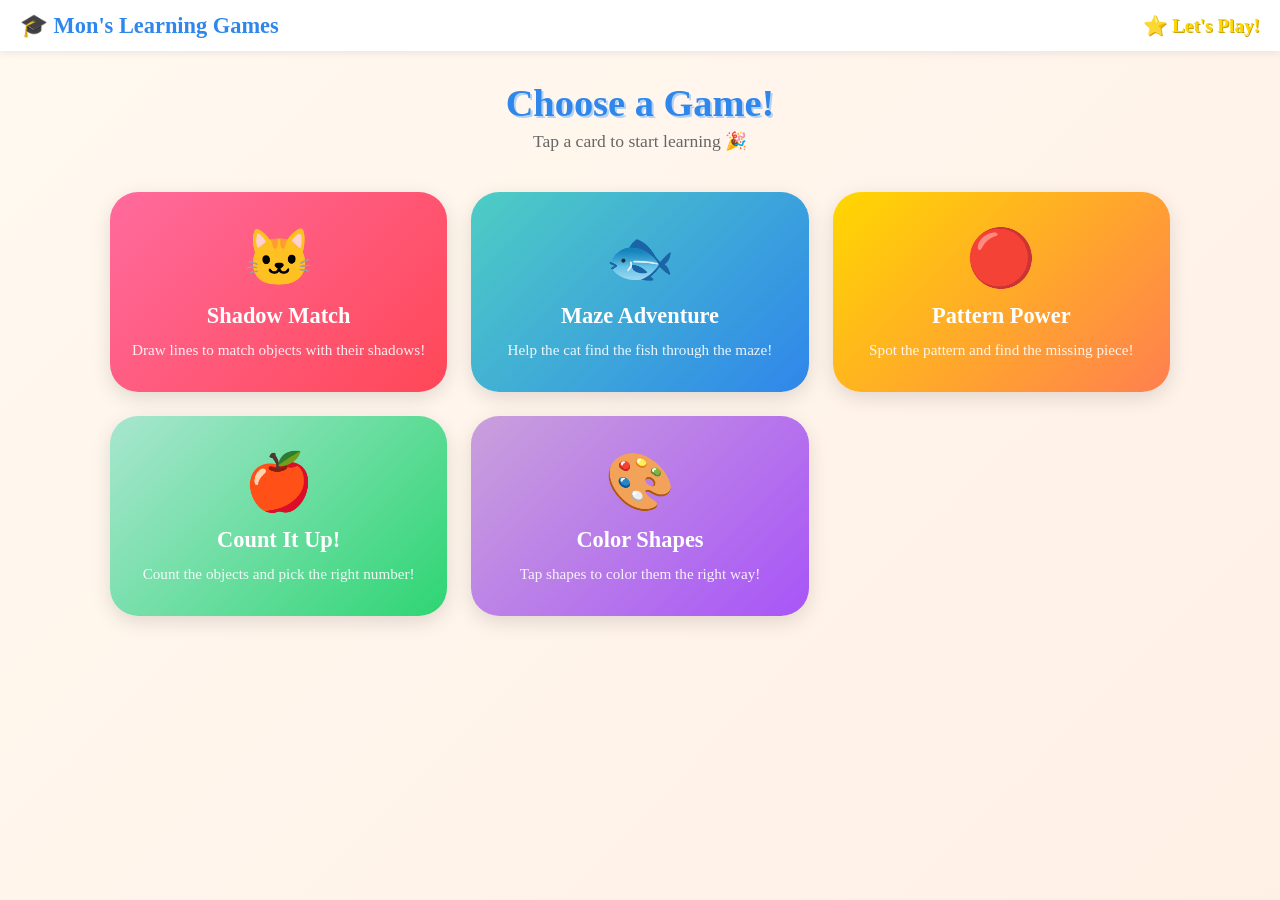
==== index.html @ c5f5f65d "Add Kids Math & Logic Web App for Mon 5 interactive lessons: shadow matching, maze drawing, pattern " ====
<!DOCTYPE html>
<html lang="en">
<head>
  <meta charset="UTF-8">
  <meta name="viewport" content="width=device-width, initial-scale=1.0, maximum-scale=1.0">
  <title>Mon's Learning Games 🌟</title>
  <link rel="stylesheet" href="style.css">
  <style>
    body { background: linear-gradient(135deg, #FFF9F0 0%, #FFF0E6 100%); }
    .hero {
      text-align: center;
      padding: 30px 20px 10px;
    }
    .hero h1 {
      font-size: 2.4rem;
      color: var(--color-blue);
      text-shadow: 2px 2px 0 #b3d0f5;
    }
    .hero p {
      font-size: 1.1rem;
      color: #666;
      margin-top: 6px;
    }
    .card-1 { background: linear-gradient(135deg, #FF6B9D, #FF4757); }
    .card-2 { background: linear-gradient(135deg, #4ECDC4, #2F86EB); }
    .card-3 { background: linear-gradient(135deg, #FFD700, #FF7F50); }
    .card-4 { background: linear-gradient(135deg, #A8E6CF, #2ED573); }
    .card-5 { background: linear-gradient(135deg, #C9A0DC, #A855F7); }
  </style>
</head>
<body>
  <div class="top-bar">
    <h1>🎓 Mon's Learning Games</h1>
    <div class="star-bar">⭐ Let's Play!</div>
  </div>

  <div class="hero">
    <h1>Choose a Game!</h1>
    <p>Tap a card to start learning 🎉</p>
  </div>

  <div class="home-grid">
    <a class="lesson-card card-1" href="lesson1-shadow.html">
      <span class="emoji">🐱</span>
      <h2>Shadow Match</h2>
      <p>Draw lines to match objects with their shadows!</p>
    </a>
    <a class="lesson-card card-2" href="lesson2-maze.html">
      <span class="emoji">🐟</span>
      <h2>Maze Adventure</h2>
      <p>Help the cat find the fish through the maze!</p>
    </a>
    <a class="lesson-card card-3" href="lesson3-patterns.html">
      <span class="emoji">🔴</span>
      <h2>Pattern Power</h2>
      <p>Spot the pattern and find the missing piece!</p>
    </a>
    <a class="lesson-card card-4" href="lesson4-counting.html">
      <span class="emoji">🍎</span>
      <h2>Count It Up!</h2>
      <p>Count the objects and pick the right number!</p>
    </a>
    <a class="lesson-card card-5" href="lesson5-coloring.html">
      <span class="emoji">🎨</span>
      <h2>Color Shapes</h2>
      <p>Tap shapes to color them the right way!</p>
    </a>
  </div>
</body>
</html>
---- style.css ----
/* ============================================
   Kids Math & Logic App — Shared Styles
   ============================================ */

:root {
  --color-red:    #FF4757;
  --color-blue:   #2F86EB;
  --color-green:  #2ED573;
  --color-yellow: #FFD700;
  --color-purple: #A855F7;
  --color-orange: #FF7F50;
  --color-pink:   #FF69B4;
  --color-bg:     #FFF9F0;
  --color-card1:  #FF6B9D;
  --color-card2:  #4ECDC4;
  --color-card3:  #FFE66D;
  --color-card4:  #A8E6CF;
  --color-card5:  #C9A0DC;
  --radius:       20px;
  --shadow:       0 6px 20px rgba(0,0,0,0.12);
  --font-main:    'Comic Sans MS', 'Chalkboard SE', 'Arial Rounded MT Bold', cursive;
}

* {
  box-sizing: border-box;
  margin: 0;
  padding: 0;
  -webkit-tap-highlight-color: transparent;
}

html, body {
  height: 100%;
  font-family: var(--font-main);
  background: var(--color-bg);
  color: #333;
  user-select: none;
  -webkit-user-select: none;
}

/* ---- Shared Header ---- */
.top-bar {
  display: flex;
  align-items: center;
  justify-content: space-between;
  padding: 12px 20px;
  background: #fff;
  box-shadow: 0 2px 8px rgba(0,0,0,0.08);
  position: sticky;
  top: 0;
  z-index: 100;
}

.top-bar h1 {
  font-size: 1.4rem;
  color: var(--color-blue);
}

.btn-home {
  background: var(--color-blue);
  color: #fff;
  border: none;
  border-radius: 50px;
  padding: 10px 20px;
  font-family: var(--font-main);
  font-size: 1rem;
  cursor: pointer;
  touch-action: manipulation;
  transition: transform 0.1s, opacity 0.1s;
}
.btn-home:active { transform: scale(0.95); opacity: 0.85; }

/* ---- Star Counter ---- */
.star-bar {
  display: flex;
  align-items: center;
  gap: 8px;
  font-size: 1.2rem;
  font-weight: bold;
  color: var(--color-yellow);
  text-shadow: 1px 1px 0 #cca000;
}

/* ---- Feedback Banner ---- */
.feedback {
  text-align: center;
  font-size: 1.4rem;
  font-weight: bold;
  padding: 10px 20px;
  border-radius: 12px;
  margin: 10px auto;
  max-width: 400px;
  opacity: 0;
  transition: opacity 0.3s;
  pointer-events: none;
}
.feedback.show { opacity: 1; }
.feedback.correct { background: #d4ffd4; color: #1a7a1a; }
.feedback.wrong   { background: #ffe0e0; color: #a00000; }

/* ---- Generic Button ---- */
.btn {
  display: inline-flex;
  align-items: center;
  justify-content: center;
  min-width: 70px;
  min-height: 60px;
  padding: 12px 24px;
  border: none;
  border-radius: var(--radius);
  font-family: var(--font-main);
  font-size: 1.3rem;
  font-weight: bold;
  cursor: pointer;
  touch-action: manipulation;
  transition: transform 0.12s, box-shadow 0.12s;
  box-shadow: 0 4px 0 rgba(0,0,0,0.2);
}
.btn:active {
  transform: translateY(3px);
  box-shadow: 0 1px 0 rgba(0,0,0,0.2);
}
.btn-green  { background: var(--color-green);  color: #fff; }
.btn-red    { background: var(--color-red);    color: #fff; }
.btn-blue   { background: var(--color-blue);   color: #fff; }
.btn-yellow { background: var(--color-yellow); color: #555; }
.btn-orange { background: var(--color-orange); color: #fff; }
.btn-purple { background: var(--color-purple); color: #fff; }

/* ---- Animations ---- */
@keyframes bounce-in {
  0%   { transform: scale(0.3); opacity: 0; }
  60%  { transform: scale(1.15); }
  80%  { transform: scale(0.95); }
  100% { transform: scale(1); opacity: 1; }
}
@keyframes shake {
  0%,100% { transform: translateX(0); }
  20%      { transform: translateX(-10px); }
  40%      { transform: translateX(10px); }
  60%      { transform: translateX(-8px); }
  80%      { transform: translateX(8px); }
}
@keyframes flash-green {
  0%,100% { background: inherit; }
  50%     { background: #afffaf; }
}
@keyframes star-pop {
  0%   { transform: scale(0) rotate(-30deg); opacity: 0; }
  70%  { transform: scale(1.4) rotate(10deg); opacity: 1; }
  100% { transform: scale(1) rotate(0deg); opacity: 1; }
}
@keyframes firework {
  0%   { transform: scale(0); opacity: 1; }
  80%  { transform: scale(1.5); opacity: 0.6; }
  100% { transform: scale(2); opacity: 0; }
}

.bounce-in { animation: bounce-in 0.5s ease forwards; }
.shake      { animation: shake 0.5s ease; }
.flash-green{ animation: flash-green 0.6s ease; }

/* ---- Home Screen Cards ---- */
.home-grid {
  display: grid;
  grid-template-columns: repeat(auto-fill, minmax(280px, 1fr));
  gap: 24px;
  padding: 30px 20px;
  max-width: 1100px;
  margin: 0 auto;
}

.lesson-card {
  display: flex;
  flex-direction: column;
  align-items: center;
  justify-content: center;
  gap: 12px;
  padding: 32px 20px;
  border-radius: 28px;
  box-shadow: var(--shadow);
  cursor: pointer;
  touch-action: manipulation;
  text-decoration: none;
  color: #fff;
  transition: transform 0.15s, box-shadow 0.15s;
  min-height: 200px;
}
.lesson-card:active, .lesson-card:hover {
  transform: translateY(-4px) scale(1.02);
  box-shadow: 0 12px 30px rgba(0,0,0,0.18);
}
.lesson-card .emoji { font-size: 3.5rem; }
.lesson-card h2    { font-size: 1.4rem; text-align: center; }
.lesson-card p     { font-size: 0.95rem; text-align: center; opacity: 0.9; }

/* ---- Fireworks overlay ---- */
#fireworks-overlay {
  display: none;
  position: fixed;
  inset: 0;
  background: rgba(0,0,0,0.35);
  z-index: 9999;
  justify-content: center;
  align-items: center;
  flex-direction: column;
  gap: 20px;
}
#fireworks-overlay.show { display: flex; }
#fireworks-overlay .fw-msg {
  font-size: 2.5rem;
  color: #fff;
  text-shadow: 2px 2px 8px rgba(0,0,0,0.6);
  animation: bounce-in 0.6s ease;
}
.firework-circle {
  position: absolute;
  border-radius: 50%;
  animation: firework 1s ease forwards;
}

/* ---- Responsive ---- */
@media (max-width: 600px) {
  .top-bar h1 { font-size: 1.1rem; }
  .home-grid   { grid-template-columns: 1fr 1fr; gap: 14px; padding: 16px; }
  .lesson-card { padding: 22px 12px; min-height: 160px; }
  .lesson-card .emoji { font-size: 2.6rem; }
  .lesson-card h2     { font-size: 1.1rem; }
  .lesson-card p      { display: none; }
}
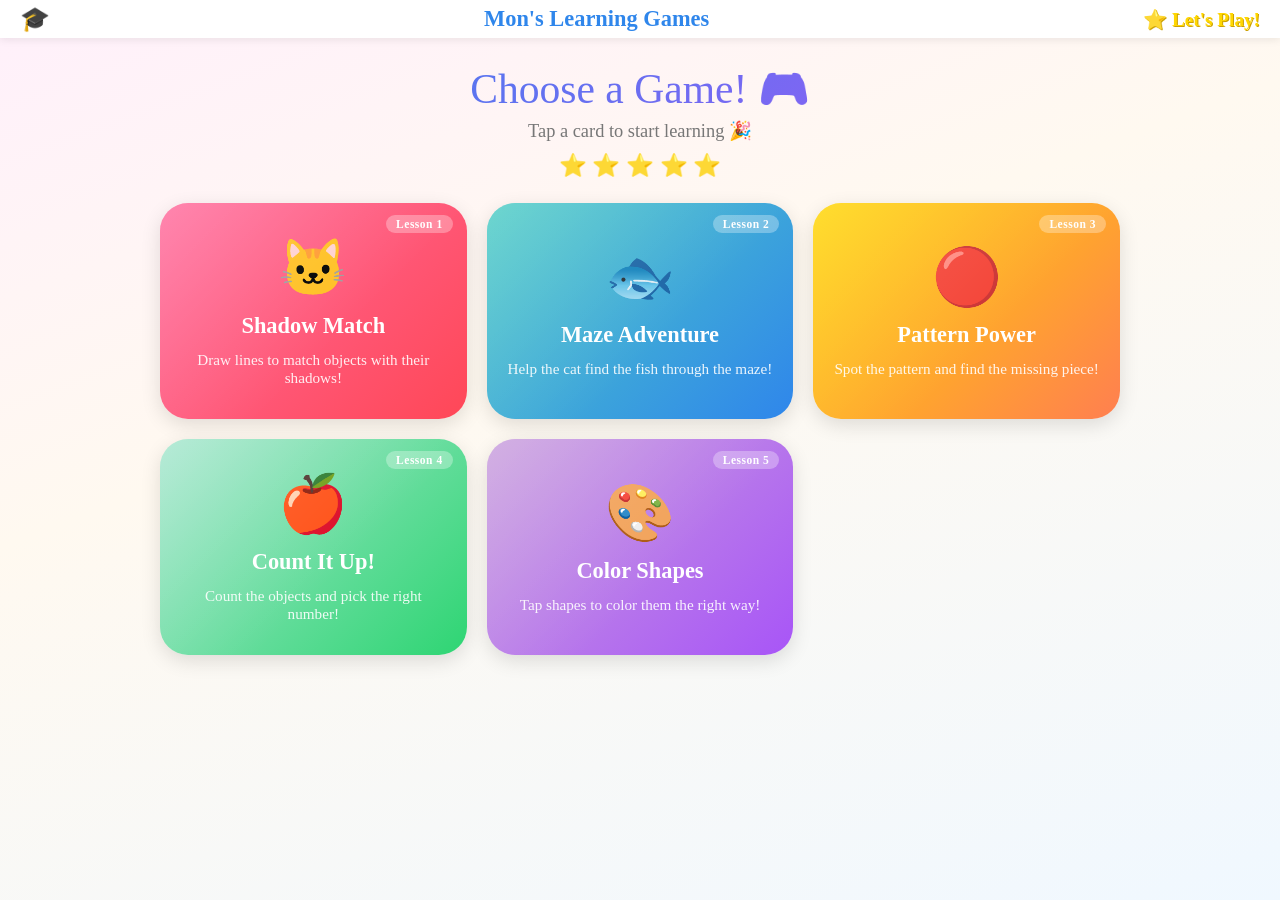
==== commit 513c5010: "master: Add image-based lessons, redesign sidebar and UI, reorganise assets Co-Authored-By: Claude S" ====
--- a/index.html
+++ b/index.html
@@ -6,65 +6,153 @@
   <title>Mon's Learning Games 🌟</title>
   <link rel="stylesheet" href="style.css">
   <style>
-    body { background: linear-gradient(135deg, #FFF9F0 0%, #FFF0E6 100%); }
+    body {
+      background: linear-gradient(160deg, #FFF0FB 0%, #FFF9F0 40%, #F0F8FF 100%);
+      min-height: 100vh;
+    }
+
+    /* Hero */
     .hero {
       text-align: center;
-      padding: 30px 20px 10px;
+      padding: 28px 20px 4px;
     }
-    .hero h1 {
-      font-size: 2.4rem;
-      color: var(--color-blue);
-      text-shadow: 2px 2px 0 #b3d0f5;
+    .hero-title {
+      font-size: 2.6rem;
+      background: linear-gradient(135deg, var(--color-blue), var(--color-purple));
+      -webkit-background-clip: text;
+      -webkit-text-fill-color: transparent;
+      background-clip: text;
+      line-height: 1.15;
     }
-    .hero p {
-      font-size: 1.1rem;
-      color: #666;
+    .hero-sub {
+      font-size: 1.15rem;
+      color: #777;
       margin-top: 6px;
     }
+    .hero-stars {
+      display: inline-flex;
+      align-items: center;
+      gap: 6px;
+      margin-top: 10px;
+      font-size: 1.4rem;
+      animation: bounce-in 0.6s ease both;
+    }
+
+    /* Cards */
+    .home-grid {
+      display: grid;
+      grid-template-columns: repeat(auto-fill, minmax(260px, 1fr));
+      gap: 20px;
+      padding: 20px 20px 80px;
+      max-width: 1000px;
+      margin: 0 auto;
+    }
+
+    .lesson-card {
+      position: relative;
+      overflow: hidden;
+      min-height: 190px;
+    }
+
+    /* Staggered card entrance */
+    .lesson-card:nth-child(1) { animation: card-enter 0.4s ease 0.05s both; }
+    .lesson-card:nth-child(2) { animation: card-enter 0.4s ease 0.12s both; }
+    .lesson-card:nth-child(3) { animation: card-enter 0.4s ease 0.19s both; }
+    .lesson-card:nth-child(4) { animation: card-enter 0.4s ease 0.26s both; }
+    .lesson-card:nth-child(5) { animation: card-enter 0.4s ease 0.33s both; }
+
+    @keyframes card-enter {
+      from { opacity: 0; transform: translateY(22px) scale(0.96); }
+      to   { opacity: 1; transform: translateY(0)   scale(1);    }
+    }
+
+    /* Sheen animation on cards */
+    .lesson-card::after {
+      content: '';
+      position: absolute;
+      inset: 0;
+      background: linear-gradient(135deg, rgba(255,255,255,0.18) 0%, transparent 60%);
+      pointer-events: none;
+      border-radius: inherit;
+    }
+
+    /* Card colours */
     .card-1 { background: linear-gradient(135deg, #FF6B9D, #FF4757); }
     .card-2 { background: linear-gradient(135deg, #4ECDC4, #2F86EB); }
     .card-3 { background: linear-gradient(135deg, #FFD700, #FF7F50); }
     .card-4 { background: linear-gradient(135deg, #A8E6CF, #2ED573); }
     .card-5 { background: linear-gradient(135deg, #C9A0DC, #A855F7); }
+
+    /* Badge on each card */
+    .card-badge {
+      position: absolute;
+      top: 12px;
+      right: 14px;
+      background: rgba(255,255,255,0.3);
+      border-radius: 50px;
+      padding: 3px 10px;
+      font-size: 0.72rem;
+      font-weight: bold;
+      color: #fff;
+      letter-spacing: 0.5px;
+    }
+
+    @media (max-width: 600px) {
+      .hero-title { font-size: 2rem; }
+      .home-grid  { grid-template-columns: 1fr 1fr; gap: 12px; padding: 12px 12px 80px; }
+      .lesson-card { min-height: 150px; padding: 18px 10px; }
+      .lesson-card .emoji { font-size: 2.6rem; }
+      .lesson-card h2 { font-size: 1.05rem; }
+      .lesson-card p  { display: none; }
+    }
   </style>
 </head>
 <body>
   <div class="top-bar">
-    <h1>🎓 Mon's Learning Games</h1>
+    <span style="font-size:1.5rem;">🎓</span>
+    <h1>Mon's Learning Games</h1>
     <div class="star-bar">⭐ Let's Play!</div>
   </div>
 
   <div class="hero">
-    <h1>Choose a Game!</h1>
-    <p>Tap a card to start learning 🎉</p>
+    <div class="hero-title">Choose a Game! 🎮</div>
+    <div class="hero-sub">Tap a card to start learning 🎉</div>
+    <div class="hero-stars">⭐ ⭐ ⭐ ⭐ ⭐</div>
   </div>
 
   <div class="home-grid">
     <a class="lesson-card card-1" href="lesson1-shadow.html">
+      <span class="card-badge">Lesson 1</span>
       <span class="emoji">🐱</span>
       <h2>Shadow Match</h2>
       <p>Draw lines to match objects with their shadows!</p>
     </a>
     <a class="lesson-card card-2" href="lesson2-maze.html">
+      <span class="card-badge">Lesson 2</span>
       <span class="emoji">🐟</span>
       <h2>Maze Adventure</h2>
       <p>Help the cat find the fish through the maze!</p>
     </a>
     <a class="lesson-card card-3" href="lesson3-patterns.html">
+      <span class="card-badge">Lesson 3</span>
       <span class="emoji">🔴</span>
       <h2>Pattern Power</h2>
       <p>Spot the pattern and find the missing piece!</p>
     </a>
     <a class="lesson-card card-4" href="lesson4-counting.html">
+      <span class="card-badge">Lesson 4</span>
       <span class="emoji">🍎</span>
       <h2>Count It Up!</h2>
       <p>Count the objects and pick the right number!</p>
     </a>
     <a class="lesson-card card-5" href="lesson5-coloring.html">
+      <span class="card-badge">Lesson 5</span>
       <span class="emoji">🎨</span>
       <h2>Color Shapes</h2>
       <p>Tap shapes to color them the right way!</p>
     </a>
   </div>
+
+  <script src="nav.js"></script>
 </body>
 </html>
--- a/style.css
+++ b/style.css
@@ -26,6 +26,7 @@
   margin: 0;
   padding: 0;
   -webkit-tap-highlight-color: transparent;
+  touch-action: manipulation;
 }
 
 html, body {
@@ -42,7 +43,7 @@
   display: flex;
   align-items: center;
   justify-content: space-between;
-  padding: 12px 20px;
+  padding: 5px 20px;
   background: #fff;
   box-shadow: 0 2px 8px rgba(0,0,0,0.08);
   position: sticky;
@@ -56,11 +57,9 @@
 }
 
 .btn-home {
-  background: var(--color-blue);
   color: #fff;
   border: none;
-  border-radius: 50px;
-  padding: 10px 20px;
+  padding: 5px 20px;
   font-family: var(--font-main);
   font-size: 1rem;
   cursor: pointer;
@@ -218,6 +217,167 @@
   animation: firework 1s ease forwards;
 }
 
+/* ============================================
+   Homework Sidebar Layout
+   ============================================ */
+
+/* Body becomes a flex column so sidebar fills remaining height */
+.lesson-body {
+  display: flex;
+  flex-direction: column;
+  height: 100vh;
+  overflow: hidden;
+}
+
+/* Row that holds sidebar + main content */
+.app-layout {
+  display: flex;
+  flex: 1;
+  min-height: 0;
+  overflow: hidden;
+}
+
+/* ---- Sidebar ---- */
+.sidebar {
+  width: 32px;
+  min-width: 32px;
+  background: linear-gradient(180deg, #1e3c72 0%, #2a5298 100%);
+  display: flex;
+  flex-direction: column;
+  flex-shrink: 0;
+  transition: width 0.28s cubic-bezier(0.4, 0, 0.2, 1);
+  overflow: hidden;
+  z-index: 50;
+  box-shadow: 3px 0 16px rgba(30,60,114,0.18);
+}
+.sidebar.open {
+  width: 180px;
+  min-width: 180px;
+}
+
+/* Toggle tab — sits flush on the right edge of the strip */
+.sidebar-toggle {
+  width: 32px;
+  min-width: 32px;
+  height: 52px;
+  border: none;
+  background: rgba(255,255,255,0.12);
+  color: #fff;
+  font-size: 1rem;
+  cursor: pointer;
+  display: flex;
+  align-items: center;
+  justify-content: center;
+  flex-shrink: 0;
+  touch-action: manipulation;
+  transition: background 0.15s;
+  align-self: flex-start;
+  border-bottom: 1px solid rgba(255,255,255,0.1);
+}
+.sidebar-toggle:active { background: rgba(255,255,255,0.22); }
+
+/* Inner content — slides + fades in when open */
+.sidebar-inner {
+  flex: 1;
+  overflow-y: auto;
+  overflow-x: hidden;
+  padding: 0 0 16px;
+  opacity: 0;
+  pointer-events: none;
+  transition: opacity 0.18s ease;
+  min-width: 180px;
+}
+.sidebar.open .sidebar-inner {
+  opacity: 1;
+  pointer-events: auto;
+}
+
+/* Coloured header band inside the panel */
+.sidebar-header {
+  display: flex;
+  align-items: center;
+  gap: 8px;
+  padding: 14px 14px 10px;
+  border-bottom: 1px solid rgba(255,255,255,0.12);
+  margin-bottom: 6px;
+}
+.sidebar-header-icon {
+  font-size: 1.2rem;
+  line-height: 1;
+}
+.sidebar-title {
+  font-size: 0.72rem;
+  font-weight: bold;
+  color: rgba(255,255,255,0.75);
+  text-transform: uppercase;
+  letter-spacing: 1.2px;
+  white-space: nowrap;
+}
+
+/* Each homework button */
+.hw-item {
+  display: flex;
+  align-items: center;
+  gap: 8px;
+  width: calc(100% - 16px);
+  margin: 3px 8px;
+  padding: 9px 12px;
+  border: none;
+  border-radius: 10px;
+  background: transparent;
+  font-family: var(--font-main);
+  font-size: 0.9rem;
+  color: rgba(255,255,255,0.7);
+  cursor: pointer;
+  text-align: left;
+  white-space: nowrap;
+  touch-action: manipulation;
+  transition: background 0.14s, color 0.14s, transform 0.1s;
+  min-height: 40px;
+}
+.hw-item:hover {
+  background: rgba(255,255,255,0.12);
+  color: #fff;
+}
+.hw-item.active {
+  background: #fff;
+  color: #1e3c72;
+  font-weight: bold;
+  box-shadow: 0 2px 8px rgba(0,0,0,0.18);
+}
+/* Number badge on each item */
+.hw-item .hw-num {
+  display: inline-flex;
+  align-items: center;
+  justify-content: center;
+  width: 20px;
+  height: 20px;
+  border-radius: 50%;
+  background: rgba(255,255,255,0.18);
+  font-size: 0.72rem;
+  font-weight: bold;
+  flex-shrink: 0;
+  color: #fff;
+}
+.hw-item.active .hw-num {
+  background: #2a5298;
+  color: #fff;
+}
+
+/* Scrollable lesson area next to sidebar */
+.lesson-scroll {
+  flex: 1;
+  min-width: 0;
+  overflow-y: auto;
+  overflow-x: hidden;
+}
+/* Maze needs no scroll — overridden inline */
+.lesson-scroll.no-scroll {
+  overflow: hidden;
+  display: flex;
+  flex-direction: column;
+}
+
 /* ---- Responsive ---- */
 @media (max-width: 600px) {
   .top-bar h1 { font-size: 1.1rem; }
@@ -227,3 +387,35 @@
   .lesson-card h2     { font-size: 1.1rem; }
   .lesson-card p      { display: none; }
 }
+
+/* ============================================
+   Page Transitions (Idea 5)
+   ============================================ */
+
+@keyframes page-enter {
+  from { opacity: 0; transform: translateY(12px); }
+  to   { opacity: 1; transform: translateY(0); }
+}
+
+body {
+  animation: page-enter 0.3s ease both;
+}
+
+body.page-exit {
+  opacity: 0;
+  transform: translateY(-8px);
+  transition: opacity 0.2s ease, transform 0.2s ease;
+  pointer-events: none;
+}
+
+
+/* ============================================
+   Sidebar Hint Pulse (Idea 6)
+   ============================================ */
+
+@keyframes hint-pulse {
+  0%,100% { box-shadow: 3px 0 16px rgba(30,60,114,0.18); }
+  50%      { box-shadow: 8px 0 24px rgba(42,82,152,0.55); }
+}
+
+.sidebar.hint { animation: hint-pulse 0.7s ease 3; }
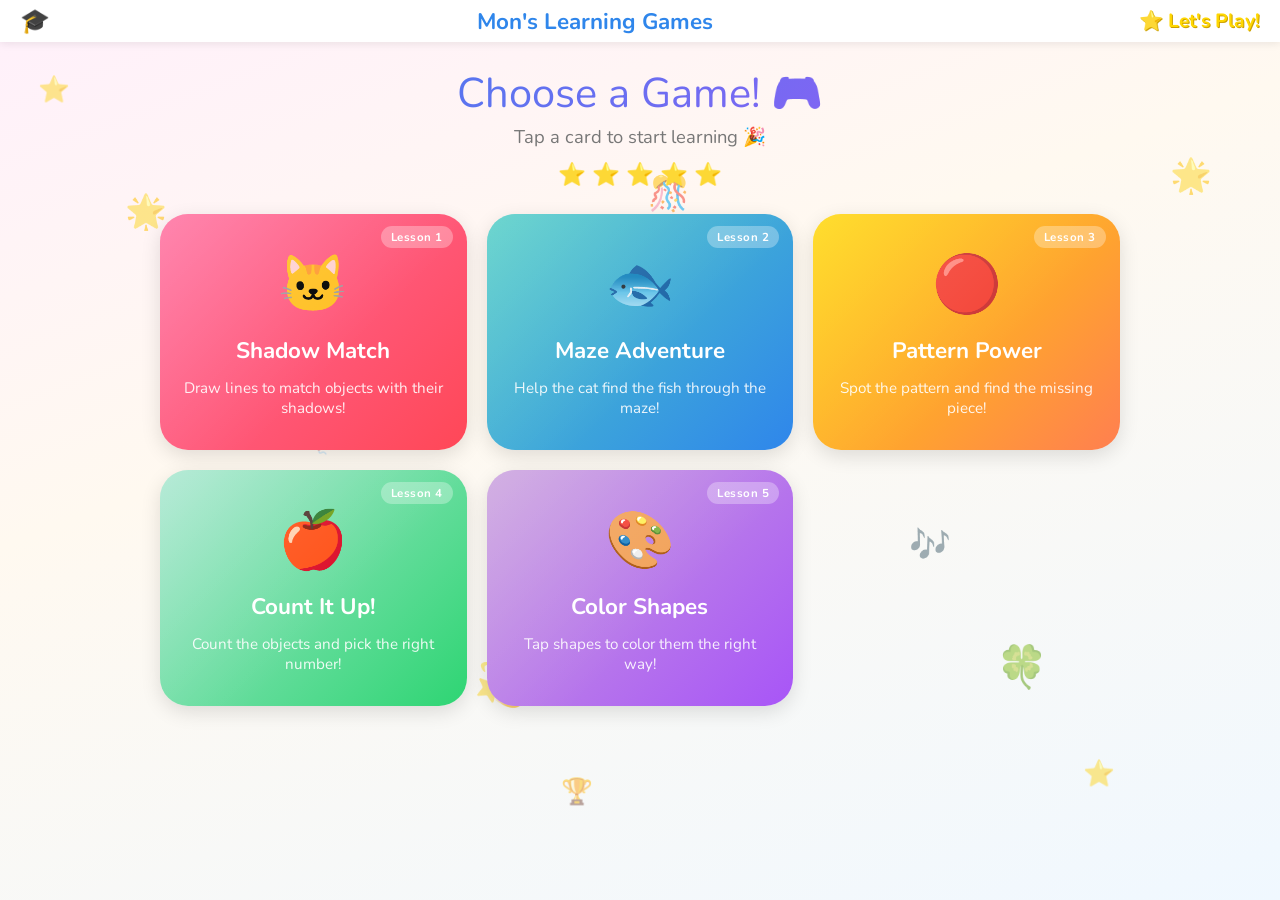
==== commit 8686dd7b: "master: Production-ready overhaul — bug fixes, PWA, polish, delight Bug fixes: - sounds.js: Fix Audi" ====
--- a/index.html
+++ b/index.html
@@ -4,12 +4,29 @@
   <meta charset="UTF-8">
   <meta name="viewport" content="width=device-width, initial-scale=1.0, maximum-scale=1.0">
   <title>Mon's Learning Games 🌟</title>
+  <meta name="description" content="Fun interactive learning games for kids — Shadow Matching, Mazes, Patterns, Counting and Shape Coloring!">
+  <meta name="theme-color" content="#2F86EB">
+  <meta name="apple-mobile-web-app-capable" content="yes">
+  <meta name="apple-mobile-web-app-status-bar-style" content="default">
+  <meta name="apple-mobile-web-app-title" content="Mon Games">
+  <link rel="manifest" href="manifest.json">
+  <link rel="icon" href="favicon.svg" type="image/svg+xml">
+  <link rel="apple-touch-icon" href="favicon.svg">
   <link rel="stylesheet" href="style.css">
   <style>
     body {
       background: linear-gradient(160deg, #FFF0FB 0%, #FFF9F0 40%, #F0F8FF 100%);
       min-height: 100vh;
+      position: relative;
     }
+    #float-bg {
+      position: fixed;
+      inset: 0;
+      pointer-events: none;
+      overflow: hidden;
+      z-index: 0;
+    }
+    .top-bar, .hero, .home-grid { position: relative; z-index: 1; }
 
     /* Hero */
     .hero {
@@ -108,6 +125,9 @@
   </style>
 </head>
 <body>
+  <!-- Floating background emojis -->
+  <div id="float-bg" aria-hidden="true"></div>
+
   <div class="top-bar">
     <span style="font-size:1.5rem;">🎓</span>
     <h1>Mon's Learning Games</h1>
@@ -154,5 +174,23 @@
   </div>
 
   <script src="nav.js"></script>
+  <script>
+    // Spawn floating background emojis
+    (function() {
+      const bg = document.getElementById('float-bg');
+      const items = ['⭐','🌟','✨','🎈','🎉','💫','🏆','🎊','❤️','🌈','🎶','🍀'];
+      for (let i = 0; i < 14; i++) {
+        const el = document.createElement('span');
+        el.className = 'float-emoji';
+        el.textContent = items[i % items.length];
+        const left = 3 + (i * 6.8) % 93;
+        const top  = 8 + (i * 13) % 80;
+        const dur  = 3.5 + (i % 5) * 0.8;
+        const delay = -(i * 0.55);
+        el.style.cssText = `left:${left}%;top:${top}%;animation-duration:${dur}s;animation-delay:${delay}s;font-size:${1.6 + (i%3)*0.5}rem;`;
+        bg.appendChild(el);
+      }
+    })();
+  </script>
 </body>
 </html>
--- a/style.css
+++ b/style.css
@@ -1,6 +1,9 @@
 /* ============================================
    Kids Math & Logic App — Shared Styles
    ============================================ */
+
+/* Nunito — rounded, legible, great for kids */
+@import url('https://fonts.googleapis.com/css2?family=Nunito:wght@400;700;900&display=swap');
 
 :root {
   --color-red:    #FF4757;
@@ -18,7 +21,7 @@
   --color-card5:  #C9A0DC;
   --radius:       20px;
   --shadow:       0 6px 20px rgba(0,0,0,0.12);
-  --font-main:    'Comic Sans MS', 'Chalkboard SE', 'Arial Rounded MT Bold', cursive;
+  --font-main:    'Nunito', 'Comic Sans MS', 'Chalkboard SE', 'Arial Rounded MT Bold', cursive;
 }
 
 * {
@@ -57,16 +60,24 @@
 }
 
 .btn-home {
+  background: linear-gradient(135deg, #2F86EB, #A855F7);
   color: #fff;
   border: none;
-  padding: 5px 20px;
+  padding: 7px 18px;
+  border-radius: 50px;
   font-family: var(--font-main);
   font-size: 1rem;
+  font-weight: bold;
   cursor: pointer;
   touch-action: manipulation;
-  transition: transform 0.1s, opacity 0.1s;
-}
-.btn-home:active { transform: scale(0.95); opacity: 0.85; }
+  box-shadow: 0 3px 0 rgba(0,0,0,0.18);
+  transition: transform 0.1s, box-shadow 0.1s;
+  white-space: nowrap;
+}
+.btn-home:active {
+  transform: translateY(2px);
+  box-shadow: 0 1px 0 rgba(0,0,0,0.18);
+}
 
 /* ---- Star Counter ---- */
 .star-bar {
@@ -419,3 +430,49 @@
 }
 
 .sidebar.hint { animation: hint-pulse 0.7s ease 3; }
+
+/* ============================================
+   Emoji Fireworks (used by shared spawnFireworks in nav.js)
+   ============================================ */
+
+@keyframes firework-emoji {
+  0%   { transform: scale(0) rotate(-20deg) translateY(0);   opacity: 1; }
+  55%  { transform: scale(1.3) rotate(15deg) translateY(-20px); opacity: 1; }
+  100% { transform: scale(0.6) rotate(30deg) translateY(-50px); opacity: 0; }
+}
+.firework-emoji {
+  position: absolute;
+  pointer-events: none;
+  animation: firework-emoji 1.2s ease forwards;
+  z-index: 10000;
+}
+
+/* ============================================
+   Floating emojis (home screen background)
+   ============================================ */
+
+@keyframes float-up {
+  0%   { transform: translateY(0)   rotate(0deg);   opacity: 0.6; }
+  50%  { transform: translateY(-22px) rotate(8deg);  opacity: 0.9; }
+  100% { transform: translateY(0)   rotate(-4deg);  opacity: 0.6; }
+}
+.float-emoji {
+  position: absolute;
+  font-size: 2.2rem;
+  pointer-events: none;
+  user-select: none;
+  animation: float-up linear infinite;
+  opacity: 0.55;
+  z-index: 0;
+}
+
+/* ============================================
+   Improved star animation for star-bar
+   ============================================ */
+
+@keyframes star-bounce {
+  0%,100% { transform: scale(1);    }
+  50%      { transform: scale(1.35); }
+}
+.star-bar { cursor: default; }
+.star-bar.bump { animation: star-bounce 0.4s ease; }
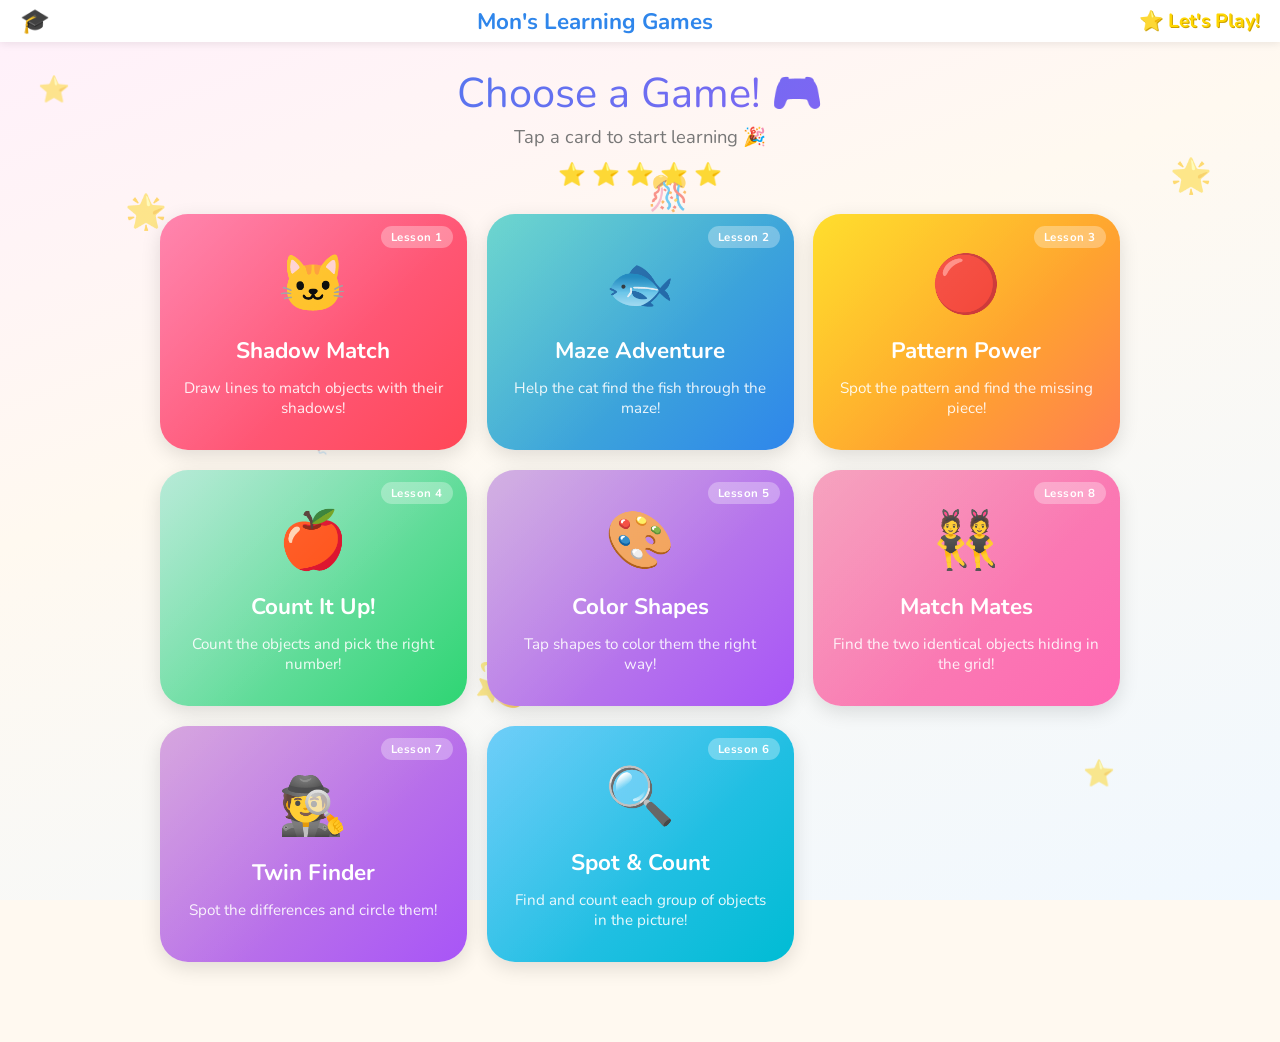
==== commit 860fa12c: "master: Add Lesson 6 (Spot & Count), Lesson 7 (Twin Finder), and Lesson 8 (Match Mates) Co-Authored-" ====
--- a/index.html
+++ b/index.html
@@ -77,6 +77,9 @@
     .lesson-card:nth-child(3) { animation: card-enter 0.4s ease 0.19s both; }
     .lesson-card:nth-child(4) { animation: card-enter 0.4s ease 0.26s both; }
     .lesson-card:nth-child(5) { animation: card-enter 0.4s ease 0.33s both; }
+    .lesson-card:nth-child(6) { animation: card-enter 0.4s ease 0.40s both; }
+    .lesson-card:nth-child(7) { animation: card-enter 0.4s ease 0.47s both; }
+    .lesson-card:nth-child(8) { animation: card-enter 0.4s ease 0.54s both; }
 
     @keyframes card-enter {
       from { opacity: 0; transform: translateY(22px) scale(0.96); }
@@ -99,6 +102,9 @@
     .card-3 { background: linear-gradient(135deg, #FFD700, #FF7F50); }
     .card-4 { background: linear-gradient(135deg, #A8E6CF, #2ED573); }
     .card-5 { background: linear-gradient(135deg, #C9A0DC, #A855F7); }
+    .card-6 { background: linear-gradient(135deg, #4FC3F7, #00BCD4); }
+    .card-7 { background: linear-gradient(135deg, #CE93D8, #A855F7); }
+    .card-8 { background: linear-gradient(135deg, #F48FB1, #FF69B4); }
 
     /* Badge on each card */
     .card-badge {
@@ -170,6 +176,24 @@
       <span class="emoji">🎨</span>
       <h2>Color Shapes</h2>
       <p>Tap shapes to color them the right way!</p>
+    </a>
+    <a class="lesson-card card-8" href="lesson8-matchmates.html">
+      <span class="card-badge">Lesson 8</span>
+      <span class="emoji">👯</span>
+      <h2>Match Mates</h2>
+      <p>Find the two identical objects hiding in the grid!</p>
+    </a>
+    <a class="lesson-card card-7" href="lesson7-twinfinder.html">
+      <span class="card-badge">Lesson 7</span>
+      <span class="emoji">🕵️</span>
+      <h2>Twin Finder</h2>
+      <p>Spot the differences and circle them!</p>
+    </a>
+    <a class="lesson-card card-6" href="lesson6-spotcount.html">
+      <span class="card-badge">Lesson 6</span>
+      <span class="emoji">🔍</span>
+      <h2>Spot &amp; Count</h2>
+      <p>Find and count each group of objects in the picture!</p>
     </a>
   </div>
 
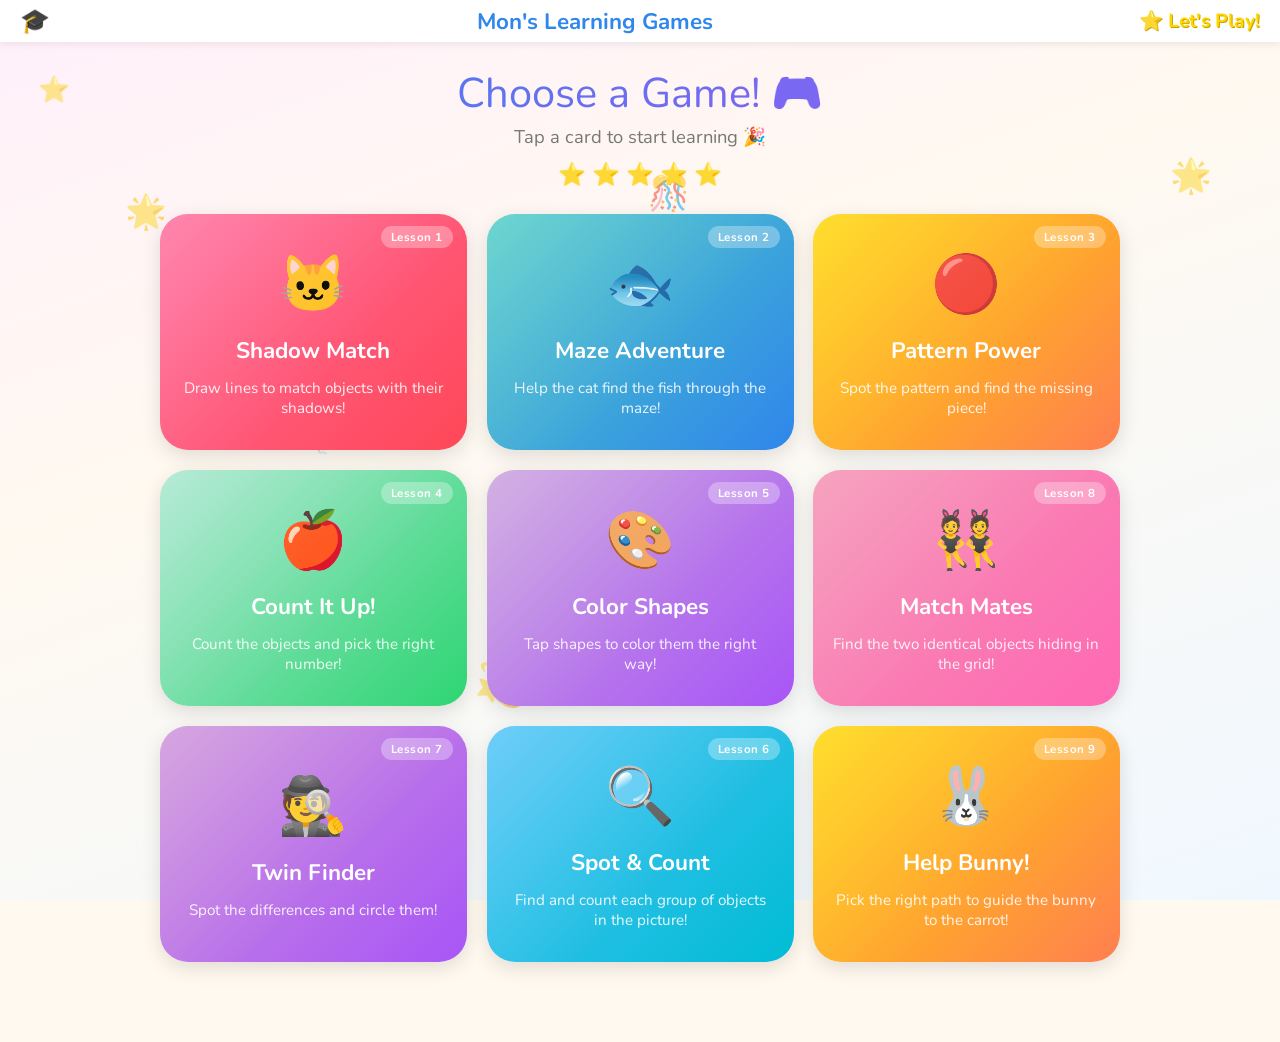
==== commit c9742076: "master: Add Lesson 9 Help Bunny path-finding game Co-Authored-By: Claude Sonnet 4.6 <noreply@anthrop" ====
--- a/index.html
+++ b/index.html
@@ -80,6 +80,7 @@
     .lesson-card:nth-child(6) { animation: card-enter 0.4s ease 0.40s both; }
     .lesson-card:nth-child(7) { animation: card-enter 0.4s ease 0.47s both; }
     .lesson-card:nth-child(8) { animation: card-enter 0.4s ease 0.54s both; }
+    .lesson-card:nth-child(9) { animation: card-enter 0.4s ease 0.61s both; }
 
     @keyframes card-enter {
       from { opacity: 0; transform: translateY(22px) scale(0.96); }
@@ -194,6 +195,12 @@
       <span class="emoji">🔍</span>
       <h2>Spot &amp; Count</h2>
       <p>Find and count each group of objects in the picture!</p>
+    </a>
+    <a class="lesson-card" href="lesson9-bunny.html" style="background: linear-gradient(135deg, #FFD700, #FF7F50);">
+      <span class="card-badge">Lesson 9</span>
+      <span class="emoji">🐰</span>
+      <h2>Help Bunny!</h2>
+      <p>Pick the right path to guide the bunny to the carrot!</p>
     </a>
   </div>
 
